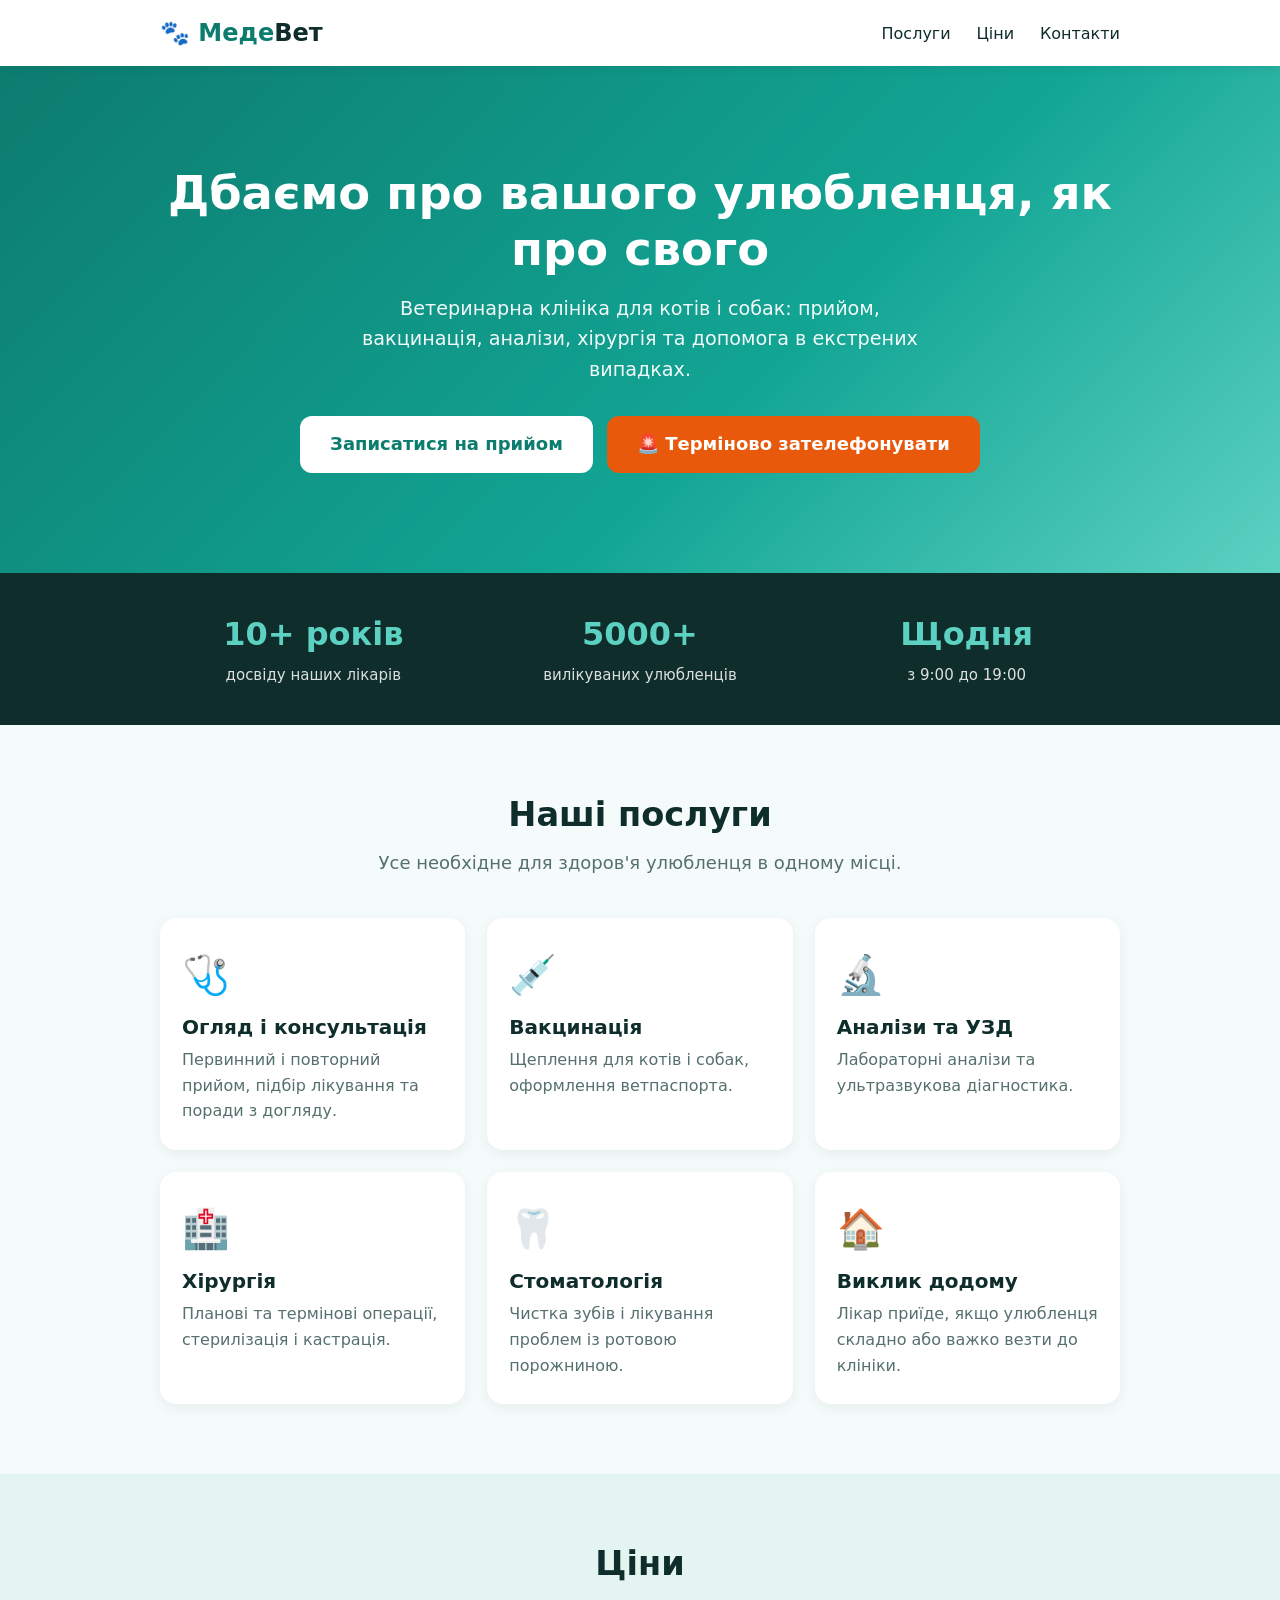
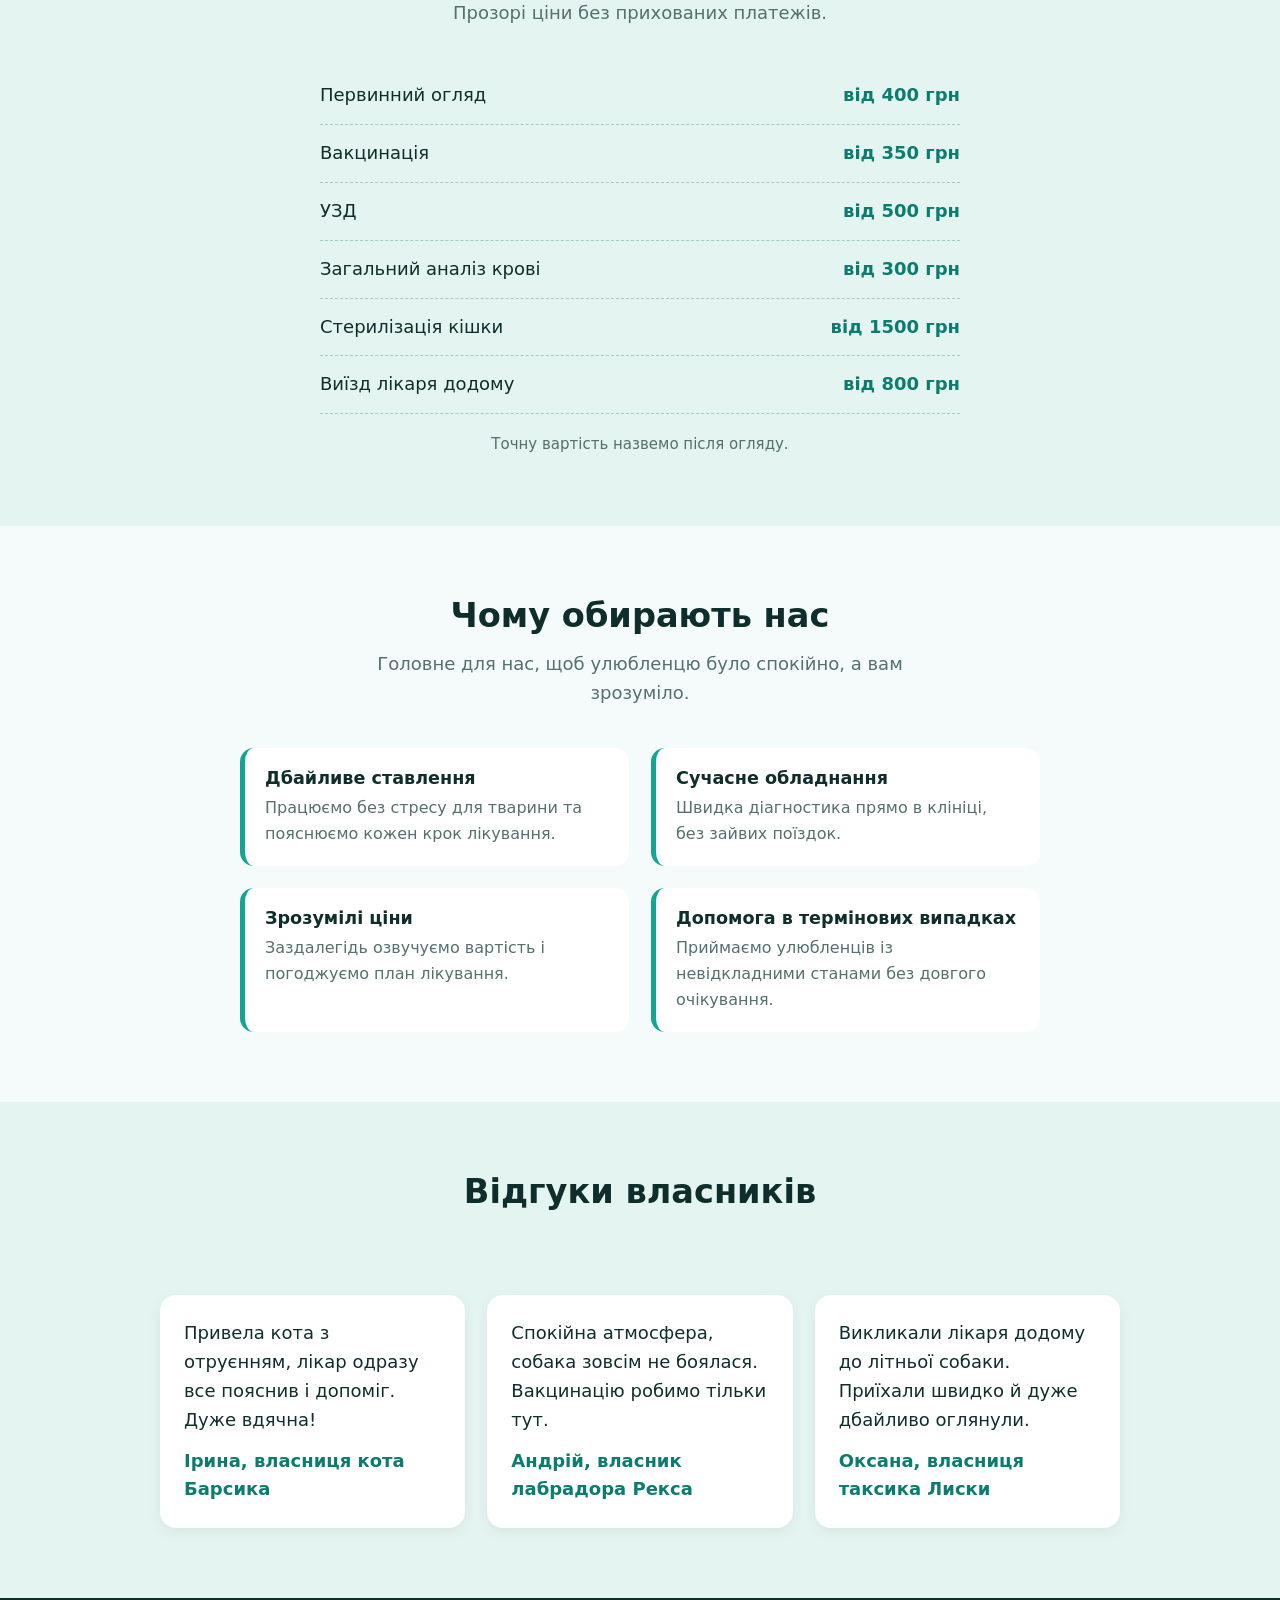
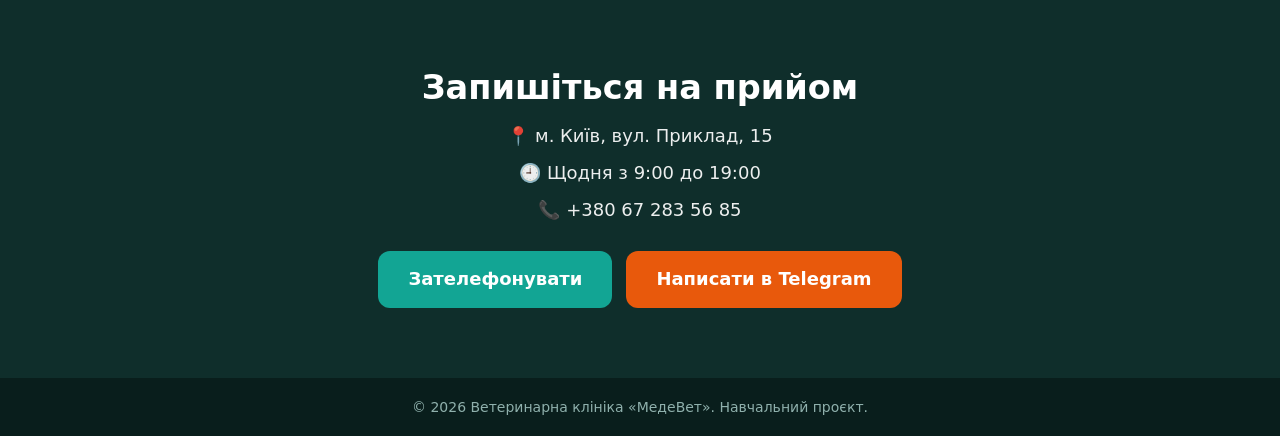
==== index.html @ b8a0e7cc "Add files via upload" ====
<!DOCTYPE html>
<html lang="uk">
<head>
  <meta charset="UTF-8">
  <meta name="viewport" content="width=device-width, initial-scale=1.0">
  <title>МедеВет — ветеринарна клініка</title>
  <meta name="description" content="Ветеринарна клініка «МедеВет»: прийом, вакцинація, аналізи, хірургія та невідкладна допомога для котів і собак.">

  <style>
    /* ---------- Кольори в одному місці: змінюєш тут, змінюється весь сайт ---------- */
    :root {
      --bg: #f5fbfa;
      --dark: #0f2e2b;
      --accent: #12a594;
      --accent-dark: #0c7c6f;
      --alert: #e8590c;
      --card: #ffffff;
      --muted: #55706d;
      --soft: #e3f4f1;
    }

    * { margin: 0; padding: 0; box-sizing: border-box; }

    body {
      font-family: system-ui, -apple-system, "Segoe UI", Roboto, sans-serif;
      background: var(--bg);
      color: var(--dark);
      line-height: 1.6;
      font-size: 18px;
    }

    h1, h2, h3 { line-height: 1.2; }
    .container { max-width: 1000px; margin: 0 auto; padding: 0 20px; }
    section { padding: 70px 0; }
    section h2 { font-size: 2.1rem; text-align: center; margin-bottom: 14px; }
    .subtitle { text-align: center; color: var(--muted); max-width: 560px; margin: 0 auto 40px; }

    /* ---------- Шапка ---------- */
    header { background: #fff; position: sticky; top: 0; z-index: 10; box-shadow: 0 2px 10px rgba(0,0,0,0.06); }
    .nav { display: flex; justify-content: space-between; align-items: center; padding: 14px 20px; max-width: 1000px; margin: 0 auto; }
    .logo { font-size: 1.5rem; font-weight: 800; color: var(--accent-dark); }
    .logo span { color: var(--dark); }
    .nav nav a { color: var(--dark); text-decoration: none; margin-left: 20px; font-size: 16px; }
    .nav nav a:hover { color: var(--accent); }

    /* ---------- Кнопки ---------- */
    .btn {
      display: inline-block;
      background: var(--accent);
      color: #fff;
      padding: 14px 30px;
      border-radius: 12px;
      text-decoration: none;
      font-weight: 700;
      transition: background 0.2s, transform 0.2s;
    }
    .btn:hover { background: var(--accent-dark); transform: translateY(-2px); }
    .btn-alert { background: var(--alert); }
    .btn-alert:hover { background: #c24a08; }
    .btn-row { display: flex; gap: 14px; justify-content: center; flex-wrap: wrap; }

    /* ---------- Головний екран ---------- */
    .hero {
      background: linear-gradient(135deg, #0c7c6f, #12a594 60%, #5cd1c2);
      color: #fff;
      text-align: center;
      padding: 100px 0;
    }
    .hero h1 { font-size: 2.9rem; margin-bottom: 16px; }
    .hero p { font-size: 1.2rem; max-width: 600px; margin: 0 auto 30px; opacity: 0.95; }
    .hero .btn { background: #fff; color: var(--accent-dark); }
    .hero .btn:hover { background: var(--soft); }
    .hero .btn-alert { background: var(--alert); color: #fff; }

    /* ---------- Цифри довіри ---------- */
    .stats { background: var(--dark); color: #fff; padding: 36px 0; }
    .stats .container { display: grid; grid-template-columns: repeat(3, 1fr); gap: 20px; text-align: center; }
    .stats strong { display: block; font-size: 2rem; color: #5cd1c2; }
    .stats span { font-size: 15px; opacity: 0.85; }

    /* ---------- Послуги ---------- */
    .services { display: grid; grid-template-columns: repeat(3, 1fr); gap: 22px; }
    .service { background: var(--card); padding: 26px 22px; border-radius: 16px; box-shadow: 0 4px 14px rgba(0,0,0,0.06); }
    .service .icon { font-size: 2.4rem; }
    .service h3 { margin: 10px 0 8px; font-size: 1.25rem; }
    .service p { color: var(--muted); font-size: 16px; }

    /* ---------- Ціни ---------- */
    .prices { background: var(--soft); }
    .price-list { max-width: 640px; margin: 0 auto; }
    .price-item { display: flex; justify-content: space-between; padding: 14px 0; border-bottom: 1px dashed #9ccdc6; }
    .price-item span:last-child { font-weight: 700; color: var(--accent-dark); white-space: nowrap; margin-left: 14px; }
    .note { text-align: center; color: var(--muted); font-size: 15px; margin-top: 18px; }

    /* ---------- Чому ми ---------- */
    .why { display: grid; grid-template-columns: repeat(2, 1fr); gap: 22px; max-width: 800px; margin: 0 auto; }
    .why div { background: var(--card); padding: 20px; border-radius: 14px; border-left: 5px solid var(--accent); }
    .why h3 { margin-bottom: 6px; font-size: 1.1rem; }
    .why p { color: var(--muted); font-size: 16px; }

    /* ---------- Відгуки ---------- */
    .reviews { display: grid; grid-template-columns: repeat(3, 1fr); gap: 22px; }
    .review { background: var(--card); padding: 24px; border-radius: 16px; box-shadow: 0 4px 14px rgba(0,0,0,0.06); }
    .review p { margin-bottom: 12px; }
    .review strong { color: var(--accent-dark); }

    /* ---------- Контакти ---------- */
    .contacts { background: var(--dark); color: #fff; text-align: center; }
    .contacts p { margin-bottom: 8px; opacity: 0.92; }
    .contacts .btn-row { margin-top: 26px; }

    footer { background: #091e1c; color: #8fb0ac; text-align: center; padding: 18px; font-size: 14px; }

    /* ---------- Телефони ---------- */
    @media (max-width: 720px) {
      .services, .reviews, .why { grid-template-columns: 1fr; }
      .stats .container { grid-template-columns: 1fr; }
      .hero { padding: 70px 0; }
      .hero h1 { font-size: 2.1rem; }
      .nav nav a { margin-left: 10px; font-size: 14px; }
      section { padding: 50px 0; }
    }
  </style>
</head>

<body>

  <!-- ШАПКА -->
  <header>
    <div class="nav">
      <div class="logo">🐾 Меде<span>Вет</span></div>
      <nav>
        <a href="#services">Послуги</a>
        <a href="#prices">Ціни</a>
        <a href="#contacts">Контакти</a>
      </nav>
    </div>
  </header>

  <!-- ГОЛОВНИЙ ЕКРАН: пропозиція і дві кнопки -->
  <section class="hero">
    <div class="container">
      <h1>Дбаємо про вашого улюбленця, як про свого</h1>
      <p>Ветеринарна клініка для котів і собак: прийом, вакцинація, аналізи, хірургія та допомога в екстрених випадках.</p>
      <div class="btn-row">
        <a href="#contacts" class="btn">Записатися на прийом</a>
        <a href="tel:+380672835685" class="btn btn-alert">🚨 Терміново зателефонувати</a>
      </div>
    </div>
  </section>

  <!-- ЦИФРИ (заміни на реальні дані клініки) -->
  <div class="stats">
    <div class="container">
      <div><strong>10+ років</strong><span>досвіду наших лікарів</span></div>
      <div><strong>5000+</strong><span>вилікуваних улюбленців</span></div>
      <div><strong>Щодня</strong><span>з 9:00 до 19:00</span></div>
    </div>
  </div>

  <!-- ПОСЛУГИ -->
  <section id="services">
    <div class="container">
      <h2>Наші послуги</h2>
      <p class="subtitle">Усе необхідне для здоров'я улюбленця в одному місці.</p>
      <div class="services">
        <div class="service">
          <div class="icon">🩺</div>
          <h3>Огляд і консультація</h3>
          <p>Первинний і повторний прийом, підбір лікування та поради з догляду.</p>
        </div>
        <div class="service">
          <div class="icon">💉</div>
          <h3>Вакцинація</h3>
          <p>Щеплення для котів і собак, оформлення ветпаспорта.</p>
        </div>
        <div class="service">
          <div class="icon">🔬</div>
          <h3>Аналізи та УЗД</h3>
          <p>Лабораторні аналізи та ультразвукова діагностика.</p>
        </div>
        <div class="service">
          <div class="icon">🏥</div>
          <h3>Хірургія</h3>
          <p>Планові та термінові операції, стерилізація і кастрація.</p>
        </div>
        <div class="service">
          <div class="icon">🦷</div>
          <h3>Стоматологія</h3>
          <p>Чистка зубів і лікування проблем із ротовою порожниною.</p>
        </div>
        <div class="service">
          <div class="icon">🏠</div>
          <h3>Виклик додому</h3>
          <p>Лікар приїде, якщо улюбленця складно або важко везти до клініки.</p>
        </div>
      </div>
    </div>
  </section>

  <!-- ЦІНИ (навчальні, заміни на реальні) -->
  <section class="prices" id="prices">
    <div class="container">
      <h2>Ціни</h2>
      <p class="subtitle">Прозорі ціни без прихованих платежів.</p>
      <div class="price-list">
        <div class="price-item"><span>Первинний огляд</span><span>від 400 грн</span></div>
        <div class="price-item"><span>Вакцинація</span><span>від 350 грн</span></div>
        <div class="price-item"><span>УЗД</span><span>від 500 грн</span></div>
        <div class="price-item"><span>Загальний аналіз крові</span><span>від 300 грн</span></div>
        <div class="price-item"><span>Стерилізація кішки</span><span>від 1500 грн</span></div>
        <div class="price-item"><span>Виїзд лікаря додому</span><span>від 800 грн</span></div>
      </div>
      <p class="note">Точну вартість назвемо після огляду.</p>
    </div>
  </section>

  <!-- ЧОМУ МИ -->
  <section>
    <div class="container">
      <h2>Чому обирають нас</h2>
      <p class="subtitle">Головне для нас, щоб улюбленцю було спокійно, а вам зрозуміло.</p>
      <div class="why">
        <div><h3>Дбайливе ставлення</h3><p>Працюємо без стресу для тварини та пояснюємо кожен крок лікування.</p></div>
        <div><h3>Сучасне обладнання</h3><p>Швидка діагностика прямо в клініці, без зайвих поїздок.</p></div>
        <div><h3>Зрозумілі ціни</h3><p>Заздалегідь озвучуємо вартість і погоджуємо план лікування.</p></div>
        <div><h3>Допомога в термінових випадках</h3><p>Приймаємо улюбленців із невідкладними станами без довгого очікування.</p></div>
      </div>
    </div>
  </section>

  <!-- ВІДГУКИ (вигадані, для навчального прикладу) -->
  <section style="background: var(--soft);">
    <div class="container">
      <h2>Відгуки власників</h2>
      <p class="subtitle">&nbsp;</p>
      <div class="reviews">
        <div class="review">
          <p>Привела кота з отруєнням, лікар одразу все пояснив і допоміг. Дуже вдячна!</p>
          <strong>Ірина, власниця кота Барсика</strong>
        </div>
        <div class="review">
          <p>Спокійна атмосфера, собака зовсім не боялася. Вакцинацію робимо тільки тут.</p>
          <strong>Андрій, власник лабрадора Рекса</strong>
        </div>
        <div class="review">
          <p>Викликали лікаря додому до літньої собаки. Приїхали швидко й дуже дбайливо оглянули.</p>
          <strong>Оксана, власниця таксика Лиски</strong>
        </div>
      </div>
    </div>
  </section>

  <!-- КОНТАКТИ -->
  <section class="contacts" id="contacts">
    <div class="container">
      <h2>Запишіться на прийом</h2>
      <p>📍 м. Київ, вул. Приклад, 15</p>
      <p>🕘 Щодня з 9:00 до 19:00</p>
      <p>📞 +380 67 283 56 85</p>
      <div class="btn-row">
        <a href="tel:+380672835685" class="btn">Зателефонувати</a>
        <a href="https://t.me/" class="btn btn-alert">Написати в Telegram</a>
      </div>
    </div>
  </section>

  <footer>© 2026 Ветеринарна клініка «МедеВет». Навчальний проєкт.</footer>

</body>
</html>
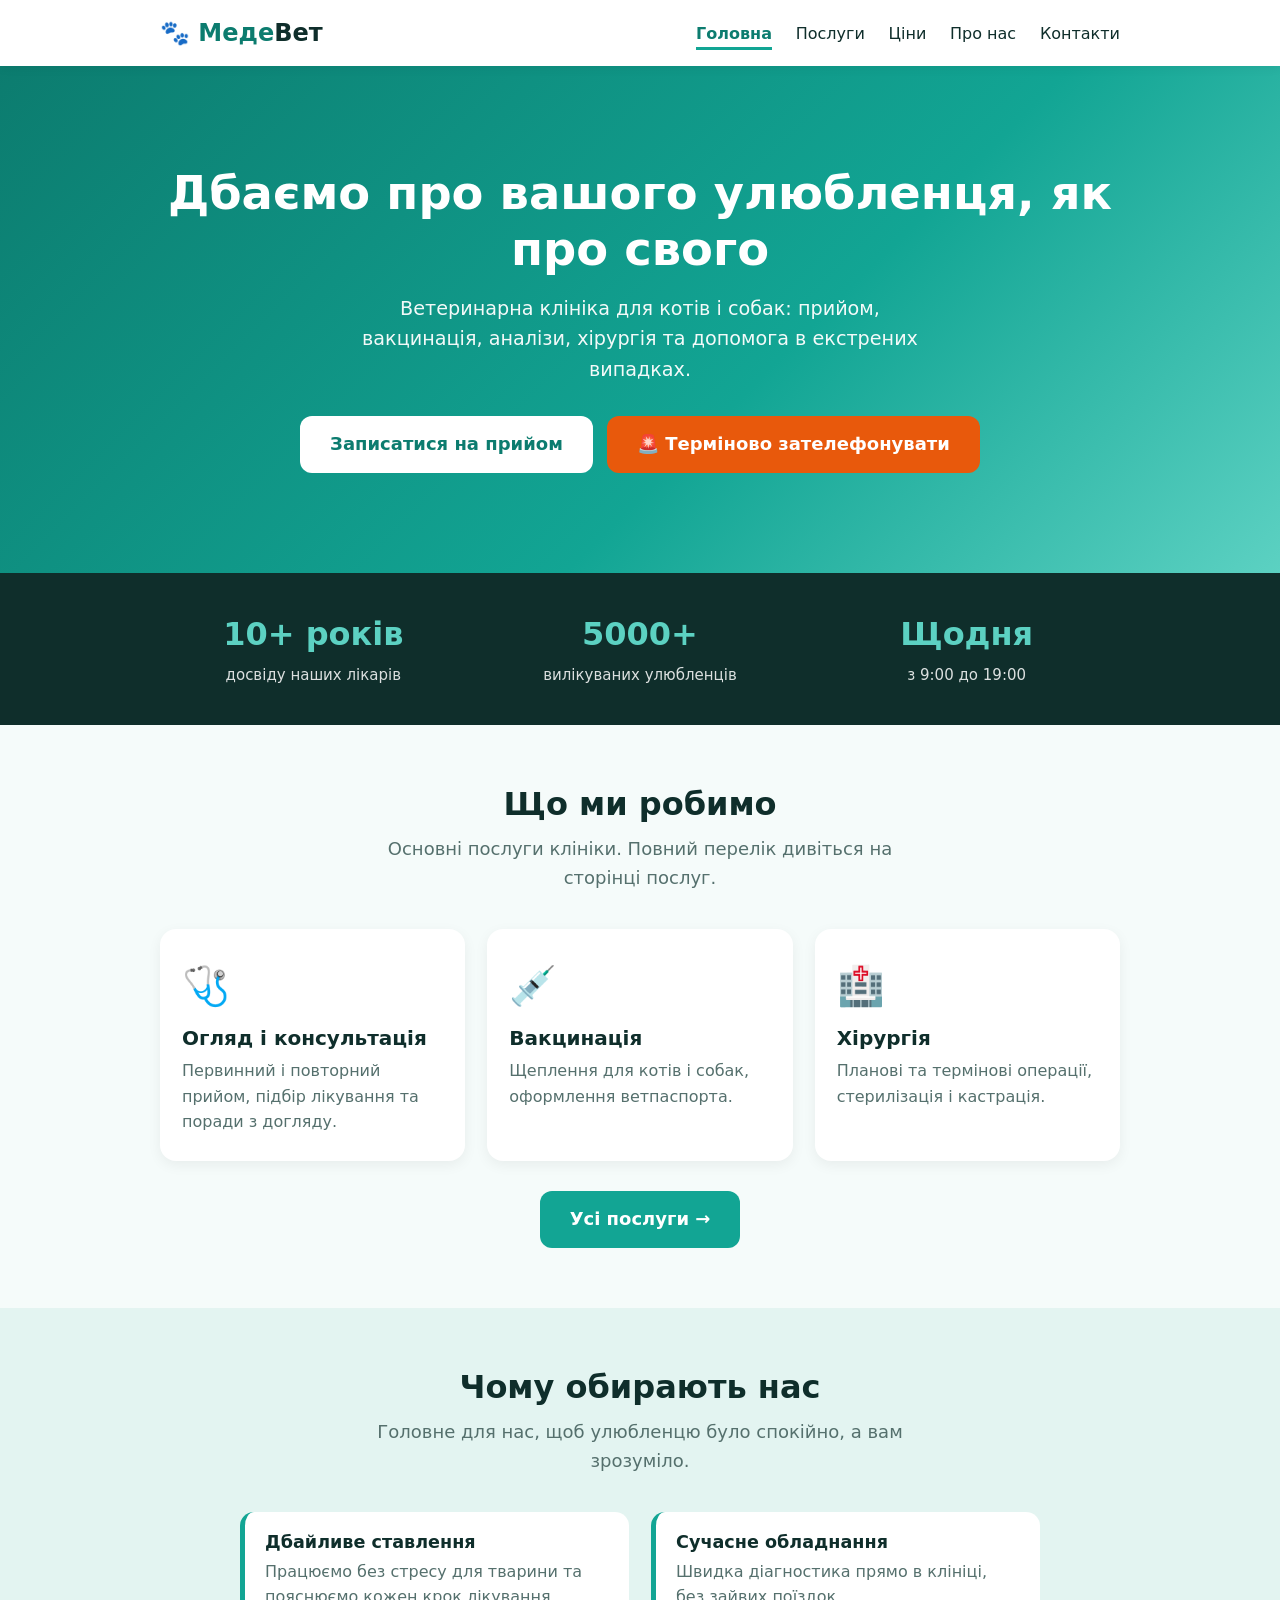
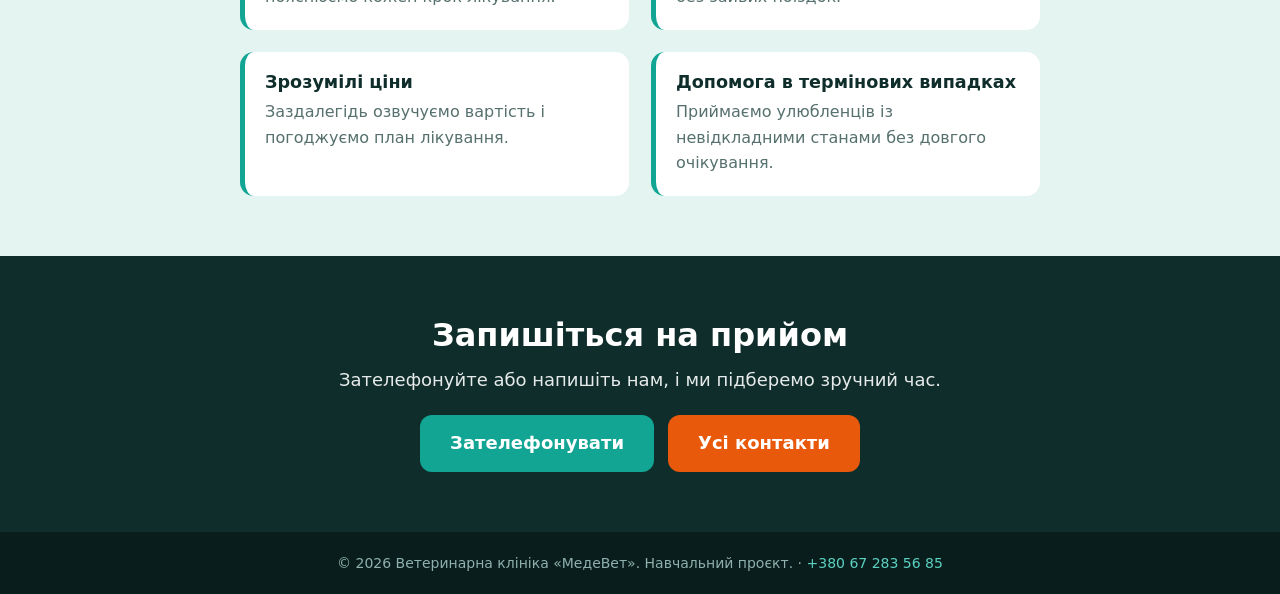
==== commit f18cbcbe: "Add files via upload" ====
--- a/index.html
+++ b/index.html
@@ -4,152 +4,36 @@
   <meta charset="UTF-8">
   <meta name="viewport" content="width=device-width, initial-scale=1.0">
   <title>МедеВет — ветеринарна клініка</title>
-  <meta name="description" content="Ветеринарна клініка «МедеВет»: прийом, вакцинація, аналізи, хірургія та невідкладна допомога для котів і собак.">
-
-  <style>
-    /* ---------- Кольори в одному місці: змінюєш тут, змінюється весь сайт ---------- */
-    :root {
-      --bg: #f5fbfa;
-      --dark: #0f2e2b;
-      --accent: #12a594;
-      --accent-dark: #0c7c6f;
-      --alert: #e8590c;
-      --card: #ffffff;
-      --muted: #55706d;
-      --soft: #e3f4f1;
-    }
-
-    * { margin: 0; padding: 0; box-sizing: border-box; }
-
-    body {
-      font-family: system-ui, -apple-system, "Segoe UI", Roboto, sans-serif;
-      background: var(--bg);
-      color: var(--dark);
-      line-height: 1.6;
-      font-size: 18px;
-    }
-
-    h1, h2, h3 { line-height: 1.2; }
-    .container { max-width: 1000px; margin: 0 auto; padding: 0 20px; }
-    section { padding: 70px 0; }
-    section h2 { font-size: 2.1rem; text-align: center; margin-bottom: 14px; }
-    .subtitle { text-align: center; color: var(--muted); max-width: 560px; margin: 0 auto 40px; }
-
-    /* ---------- Шапка ---------- */
-    header { background: #fff; position: sticky; top: 0; z-index: 10; box-shadow: 0 2px 10px rgba(0,0,0,0.06); }
-    .nav { display: flex; justify-content: space-between; align-items: center; padding: 14px 20px; max-width: 1000px; margin: 0 auto; }
-    .logo { font-size: 1.5rem; font-weight: 800; color: var(--accent-dark); }
-    .logo span { color: var(--dark); }
-    .nav nav a { color: var(--dark); text-decoration: none; margin-left: 20px; font-size: 16px; }
-    .nav nav a:hover { color: var(--accent); }
-
-    /* ---------- Кнопки ---------- */
-    .btn {
-      display: inline-block;
-      background: var(--accent);
-      color: #fff;
-      padding: 14px 30px;
-      border-radius: 12px;
-      text-decoration: none;
-      font-weight: 700;
-      transition: background 0.2s, transform 0.2s;
-    }
-    .btn:hover { background: var(--accent-dark); transform: translateY(-2px); }
-    .btn-alert { background: var(--alert); }
-    .btn-alert:hover { background: #c24a08; }
-    .btn-row { display: flex; gap: 14px; justify-content: center; flex-wrap: wrap; }
-
-    /* ---------- Головний екран ---------- */
-    .hero {
-      background: linear-gradient(135deg, #0c7c6f, #12a594 60%, #5cd1c2);
-      color: #fff;
-      text-align: center;
-      padding: 100px 0;
-    }
-    .hero h1 { font-size: 2.9rem; margin-bottom: 16px; }
-    .hero p { font-size: 1.2rem; max-width: 600px; margin: 0 auto 30px; opacity: 0.95; }
-    .hero .btn { background: #fff; color: var(--accent-dark); }
-    .hero .btn:hover { background: var(--soft); }
-    .hero .btn-alert { background: var(--alert); color: #fff; }
-
-    /* ---------- Цифри довіри ---------- */
-    .stats { background: var(--dark); color: #fff; padding: 36px 0; }
-    .stats .container { display: grid; grid-template-columns: repeat(3, 1fr); gap: 20px; text-align: center; }
-    .stats strong { display: block; font-size: 2rem; color: #5cd1c2; }
-    .stats span { font-size: 15px; opacity: 0.85; }
-
-    /* ---------- Послуги ---------- */
-    .services { display: grid; grid-template-columns: repeat(3, 1fr); gap: 22px; }
-    .service { background: var(--card); padding: 26px 22px; border-radius: 16px; box-shadow: 0 4px 14px rgba(0,0,0,0.06); }
-    .service .icon { font-size: 2.4rem; }
-    .service h3 { margin: 10px 0 8px; font-size: 1.25rem; }
-    .service p { color: var(--muted); font-size: 16px; }
-
-    /* ---------- Ціни ---------- */
-    .prices { background: var(--soft); }
-    .price-list { max-width: 640px; margin: 0 auto; }
-    .price-item { display: flex; justify-content: space-between; padding: 14px 0; border-bottom: 1px dashed #9ccdc6; }
-    .price-item span:last-child { font-weight: 700; color: var(--accent-dark); white-space: nowrap; margin-left: 14px; }
-    .note { text-align: center; color: var(--muted); font-size: 15px; margin-top: 18px; }
-
-    /* ---------- Чому ми ---------- */
-    .why { display: grid; grid-template-columns: repeat(2, 1fr); gap: 22px; max-width: 800px; margin: 0 auto; }
-    .why div { background: var(--card); padding: 20px; border-radius: 14px; border-left: 5px solid var(--accent); }
-    .why h3 { margin-bottom: 6px; font-size: 1.1rem; }
-    .why p { color: var(--muted); font-size: 16px; }
-
-    /* ---------- Відгуки ---------- */
-    .reviews { display: grid; grid-template-columns: repeat(3, 1fr); gap: 22px; }
-    .review { background: var(--card); padding: 24px; border-radius: 16px; box-shadow: 0 4px 14px rgba(0,0,0,0.06); }
-    .review p { margin-bottom: 12px; }
-    .review strong { color: var(--accent-dark); }
-
-    /* ---------- Контакти ---------- */
-    .contacts { background: var(--dark); color: #fff; text-align: center; }
-    .contacts p { margin-bottom: 8px; opacity: 0.92; }
-    .contacts .btn-row { margin-top: 26px; }
-
-    footer { background: #091e1c; color: #8fb0ac; text-align: center; padding: 18px; font-size: 14px; }
-
-    /* ---------- Телефони ---------- */
-    @media (max-width: 720px) {
-      .services, .reviews, .why { grid-template-columns: 1fr; }
-      .stats .container { grid-template-columns: 1fr; }
-      .hero { padding: 70px 0; }
-      .hero h1 { font-size: 2.1rem; }
-      .nav nav a { margin-left: 10px; font-size: 14px; }
-      section { padding: 50px 0; }
-    }
-  </style>
+  <meta name="description" content="Ветеринарна клініка «МедеВет»: прийом, вакцинація, аналізи, хірургія та допомога в екстрених випадках для котів і собак.">
+  <!-- Підключаємо спільні стилі -->
+  <link rel="stylesheet" href="style.css">
 </head>
-
 <body>
 
-  <!-- ШАПКА -->
   <header>
     <div class="nav">
-      <div class="logo">🐾 Меде<span>Вет</span></div>
+      <a class="logo" href="index.html">🐾 Меде<span>Вет</span></a>
       <nav>
-        <a href="#services">Послуги</a>
-        <a href="#prices">Ціни</a>
-        <a href="#contacts">Контакти</a>
+        <a href="index.html" class="active">Головна</a>
+        <a href="services.html">Послуги</a>
+        <a href="prices.html">Ціни</a>
+        <a href="about.html">Про нас</a>
+        <a href="contacts.html">Контакти</a>
       </nav>
     </div>
   </header>
 
-  <!-- ГОЛОВНИЙ ЕКРАН: пропозиція і дві кнопки -->
   <section class="hero">
     <div class="container">
       <h1>Дбаємо про вашого улюбленця, як про свого</h1>
       <p>Ветеринарна клініка для котів і собак: прийом, вакцинація, аналізи, хірургія та допомога в екстрених випадках.</p>
       <div class="btn-row">
-        <a href="#contacts" class="btn">Записатися на прийом</a>
+        <a href="contacts.html" class="btn">Записатися на прийом</a>
         <a href="tel:+380672835685" class="btn btn-alert">🚨 Терміново зателефонувати</a>
       </div>
     </div>
   </section>
 
-  <!-- ЦИФРИ (заміни на реальні дані клініки) -->
   <div class="stats">
     <div class="container">
       <div><strong>10+ років</strong><span>досвіду наших лікарів</span></div>
@@ -158,65 +42,32 @@
     </div>
   </div>
 
-  <!-- ПОСЛУГИ -->
-  <section id="services">
+  <section>
     <div class="container">
-      <h2>Наші послуги</h2>
-      <p class="subtitle">Усе необхідне для здоров'я улюбленця в одному місці.</p>
-      <div class="services">
-        <div class="service">
+      <h2>Що ми робимо</h2>
+      <p class="subtitle">Основні послуги клініки. Повний перелік дивіться на сторінці послуг.</p>
+      <div class="cards">
+        <div class="card">
           <div class="icon">🩺</div>
           <h3>Огляд і консультація</h3>
           <p>Первинний і повторний прийом, підбір лікування та поради з догляду.</p>
         </div>
-        <div class="service">
+        <div class="card">
           <div class="icon">💉</div>
           <h3>Вакцинація</h3>
           <p>Щеплення для котів і собак, оформлення ветпаспорта.</p>
         </div>
-        <div class="service">
-          <div class="icon">🔬</div>
-          <h3>Аналізи та УЗД</h3>
-          <p>Лабораторні аналізи та ультразвукова діагностика.</p>
-        </div>
-        <div class="service">
+        <div class="card">
           <div class="icon">🏥</div>
           <h3>Хірургія</h3>
           <p>Планові та термінові операції, стерилізація і кастрація.</p>
         </div>
-        <div class="service">
-          <div class="icon">🦷</div>
-          <h3>Стоматологія</h3>
-          <p>Чистка зубів і лікування проблем із ротовою порожниною.</p>
-        </div>
-        <div class="service">
-          <div class="icon">🏠</div>
-          <h3>Виклик додому</h3>
-          <p>Лікар приїде, якщо улюбленця складно або важко везти до клініки.</p>
-        </div>
       </div>
+      <div class="more"><a href="services.html" class="btn">Усі послуги →</a></div>
     </div>
   </section>
 
-  <!-- ЦІНИ (навчальні, заміни на реальні) -->
-  <section class="prices" id="prices">
-    <div class="container">
-      <h2>Ціни</h2>
-      <p class="subtitle">Прозорі ціни без прихованих платежів.</p>
-      <div class="price-list">
-        <div class="price-item"><span>Первинний огляд</span><span>від 400 грн</span></div>
-        <div class="price-item"><span>Вакцинація</span><span>від 350 грн</span></div>
-        <div class="price-item"><span>УЗД</span><span>від 500 грн</span></div>
-        <div class="price-item"><span>Загальний аналіз крові</span><span>від 300 грн</span></div>
-        <div class="price-item"><span>Стерилізація кішки</span><span>від 1500 грн</span></div>
-        <div class="price-item"><span>Виїзд лікаря додому</span><span>від 800 грн</span></div>
-      </div>
-      <p class="note">Точну вартість назвемо після огляду.</p>
-    </div>
-  </section>
-
-  <!-- ЧОМУ МИ -->
-  <section>
+  <section style="background: var(--soft);">
     <div class="container">
       <h2>Чому обирають нас</h2>
       <p class="subtitle">Головне для нас, щоб улюбленцю було спокійно, а вам зрозуміло.</p>
@@ -229,43 +80,20 @@
     </div>
   </section>
 
-  <!-- ВІДГУКИ (вигадані, для навчального прикладу) -->
-  <section style="background: var(--soft);">
+  <section class="cta">
     <div class="container">
-      <h2>Відгуки власників</h2>
-      <p class="subtitle">&nbsp;</p>
-      <div class="reviews">
-        <div class="review">
-          <p>Привела кота з отруєнням, лікар одразу все пояснив і допоміг. Дуже вдячна!</p>
-          <strong>Ірина, власниця кота Барсика</strong>
-        </div>
-        <div class="review">
-          <p>Спокійна атмосфера, собака зовсім не боялася. Вакцинацію робимо тільки тут.</p>
-          <strong>Андрій, власник лабрадора Рекса</strong>
-        </div>
-        <div class="review">
-          <p>Викликали лікаря додому до літньої собаки. Приїхали швидко й дуже дбайливо оглянули.</p>
-          <strong>Оксана, власниця таксика Лиски</strong>
-        </div>
+      <h2>Запишіться на прийом</h2>
+      <p>Зателефонуйте або напишіть нам, і ми підберемо зручний час.</p>
+      <div class="btn-row">
+        <a href="tel:+380672835685" class="btn">Зателефонувати</a>
+        <a href="contacts.html" class="btn btn-alert">Усі контакти</a>
       </div>
     </div>
   </section>
 
-  <!-- КОНТАКТИ -->
-  <section class="contacts" id="contacts">
-    <div class="container">
-      <h2>Запишіться на прийом</h2>
-      <p>📍 м. Київ, вул. Приклад, 15</p>
-      <p>🕘 Щодня з 9:00 до 19:00</p>
-      <p>📞 +380 67 283 56 85</p>
-      <div class="btn-row">
-        <a href="tel:+380672835685" class="btn">Зателефонувати</a>
-        <a href="https://t.me/" class="btn btn-alert">Написати в Telegram</a>
-      </div>
-    </div>
-  </section>
-
-  <footer>© 2026 Ветеринарна клініка «МедеВет». Навчальний проєкт.</footer>
+  <footer>
+    © 2026 Ветеринарна клініка «МедеВет». Навчальний проєкт. · <a href="tel:+380672835685">+380 67 283 56 85</a>
+  </footer>
 
 </body>
 </html>
--- a/style.css
+++ b/style.css
@@ -0,0 +1,151 @@
+/* ============================================================
+   Спільні стилі для всіх сторінок сайту «МедеВет».
+   Один файл підключається до кожної сторінки через <link>.
+   Змінив тут колір чи шрифт, і він зміниться на всіх сторінках.
+   ============================================================ */
+
+:root {
+  --bg: #f5fbfa;
+  --dark: #0f2e2b;
+  --accent: #12a594;
+  --accent-dark: #0c7c6f;
+  --alert: #e8590c;
+  --card: #ffffff;
+  --muted: #55706d;
+  --soft: #e3f4f1;
+}
+
+* { margin: 0; padding: 0; box-sizing: border-box; }
+
+body {
+  font-family: system-ui, -apple-system, "Segoe UI", Roboto, sans-serif;
+  background: var(--bg);
+  color: var(--dark);
+  line-height: 1.6;
+  font-size: 18px;
+}
+
+h1, h2, h3 { line-height: 1.2; }
+a { color: var(--accent-dark); }
+
+.container { max-width: 1000px; margin: 0 auto; padding: 0 20px; }
+section { padding: 60px 0; }
+section h2 { font-size: 2rem; text-align: center; margin-bottom: 12px; }
+.subtitle { text-align: center; color: var(--muted); max-width: 560px; margin: 0 auto 36px; }
+
+/* ---------- Шапка та меню ---------- */
+header { background: #fff; position: sticky; top: 0; z-index: 10; box-shadow: 0 2px 10px rgba(0,0,0,0.06); }
+.nav { display: flex; justify-content: space-between; align-items: center; flex-wrap: wrap; gap: 8px; padding: 14px 20px; max-width: 1000px; margin: 0 auto; }
+.logo { font-size: 1.5rem; font-weight: 800; color: var(--accent-dark); text-decoration: none; }
+.logo span { color: var(--dark); }
+.nav nav a { color: var(--dark); text-decoration: none; margin-left: 18px; font-size: 16px; padding-bottom: 4px; }
+.nav nav a:hover { color: var(--accent); }
+/* Підсвічення поточної сторінки в меню */
+.nav nav a.active { color: var(--accent-dark); font-weight: 700; border-bottom: 3px solid var(--accent); }
+
+/* ---------- Кнопки ---------- */
+.btn {
+  display: inline-block;
+  background: var(--accent);
+  color: #fff;
+  padding: 14px 30px;
+  border-radius: 12px;
+  text-decoration: none;
+  font-weight: 700;
+  transition: background 0.2s, transform 0.2s;
+}
+.btn:hover { background: var(--accent-dark); transform: translateY(-2px); }
+.btn-alert { background: var(--alert); }
+.btn-alert:hover { background: #c24a08; }
+.btn-row { display: flex; gap: 14px; justify-content: center; flex-wrap: wrap; }
+
+/* ---------- Головний екран ---------- */
+.hero {
+  background: linear-gradient(135deg, #0c7c6f, #12a594 60%, #5cd1c2);
+  color: #fff;
+  text-align: center;
+  padding: 100px 0;
+}
+.hero h1 { font-size: 2.9rem; margin-bottom: 16px; }
+.hero p { font-size: 1.2rem; max-width: 600px; margin: 0 auto 30px; opacity: 0.95; }
+.hero .btn { background: #fff; color: var(--accent-dark); }
+.hero .btn:hover { background: var(--soft); }
+.hero .btn-alert { background: var(--alert); color: #fff; }
+
+/* Заголовок внутрішніх сторінок */
+.page-hero {
+  background: linear-gradient(135deg, #0c7c6f, #12a594);
+  color: #fff;
+  text-align: center;
+  padding: 60px 0;
+}
+.page-hero h1 { font-size: 2.4rem; margin-bottom: 8px; }
+.page-hero p { opacity: 0.95; max-width: 560px; margin: 0 auto; }
+
+/* ---------- Цифри ---------- */
+.stats { background: var(--dark); color: #fff; padding: 36px 0; }
+.stats .container { display: grid; grid-template-columns: repeat(3, 1fr); gap: 20px; text-align: center; }
+.stats strong { display: block; font-size: 2rem; color: #5cd1c2; }
+.stats span { font-size: 15px; opacity: 0.85; }
+
+/* ---------- Картки послуг ---------- */
+.cards { display: grid; grid-template-columns: repeat(3, 1fr); gap: 22px; }
+.card { background: var(--card); padding: 26px 22px; border-radius: 16px; box-shadow: 0 4px 14px rgba(0,0,0,0.06); }
+.card .icon { font-size: 2.4rem; }
+.card h3 { margin: 10px 0 8px; font-size: 1.25rem; }
+.card p { color: var(--muted); font-size: 16px; }
+.card ul { margin: 10px 0 0 18px; color: var(--muted); font-size: 16px; }
+.more { text-align: center; margin-top: 30px; }
+
+/* ---------- Чому ми ---------- */
+.why { display: grid; grid-template-columns: repeat(2, 1fr); gap: 22px; max-width: 800px; margin: 0 auto; }
+.why div { background: var(--card); padding: 20px; border-radius: 14px; border-left: 5px solid var(--accent); }
+.why h3 { margin-bottom: 6px; font-size: 1.1rem; }
+.why p { color: var(--muted); font-size: 16px; }
+
+/* ---------- Таблиця цін ---------- */
+.price-group { max-width: 720px; margin: 0 auto 34px; }
+.price-group h3 { margin-bottom: 10px; color: var(--accent-dark); }
+table { width: 100%; border-collapse: collapse; background: var(--card); border-radius: 12px; overflow: hidden; box-shadow: 0 4px 14px rgba(0,0,0,0.06); }
+td { padding: 14px 18px; border-bottom: 1px solid #e2eeec; }
+tr:last-child td { border-bottom: none; }
+td:last-child { text-align: right; font-weight: 700; color: var(--accent-dark); white-space: nowrap; }
+.note { text-align: center; color: var(--muted); font-size: 15px; margin-top: 10px; }
+
+/* ---------- Про нас ---------- */
+.text-block { max-width: 720px; margin: 0 auto; }
+.text-block p { margin-bottom: 16px; }
+.team { display: grid; grid-template-columns: repeat(3, 1fr); gap: 22px; }
+.person { background: var(--card); padding: 24px; border-radius: 16px; text-align: center; box-shadow: 0 4px 14px rgba(0,0,0,0.06); }
+.person .avatar { font-size: 3rem; }
+.person h3 { margin: 8px 0 4px; font-size: 1.15rem; }
+.person p { color: var(--muted); font-size: 15px; }
+
+/* ---------- Контакти ---------- */
+.contact-grid { display: grid; grid-template-columns: repeat(2, 1fr); gap: 22px; max-width: 800px; margin: 0 auto; }
+.contact-card { background: var(--card); padding: 24px; border-radius: 16px; box-shadow: 0 4px 14px rgba(0,0,0,0.06); }
+.contact-card h3 { margin-bottom: 8px; }
+.contact-card p { color: var(--muted); }
+.urgent { max-width: 800px; margin: 30px auto 0; background: #fff3ec; border: 2px solid var(--alert); border-radius: 16px; padding: 24px; text-align: center; }
+.urgent h3 { color: var(--alert); margin-bottom: 8px; }
+.urgent .btn { margin-top: 14px; }
+
+/* ---------- Заклик до дії внизу сторінки ---------- */
+.cta { background: var(--dark); color: #fff; text-align: center; }
+.cta p { opacity: 0.9; margin-bottom: 20px; }
+
+/* ---------- Підвал ---------- */
+footer { background: #091e1c; color: #8fb0ac; text-align: center; padding: 20px; font-size: 14px; }
+footer a { color: #5cd1c2; text-decoration: none; }
+
+/* ---------- Телефони ---------- */
+@media (max-width: 720px) {
+  .cards, .why, .team, .contact-grid { grid-template-columns: 1fr; }
+  .stats .container { grid-template-columns: 1fr; }
+  .hero { padding: 70px 0; }
+  .hero h1 { font-size: 2.1rem; }
+  .page-hero h1 { font-size: 1.9rem; }
+  .nav { justify-content: center; }
+  .nav nav a { margin: 0 8px; font-size: 15px; }
+  section { padding: 44px 0; }
+}
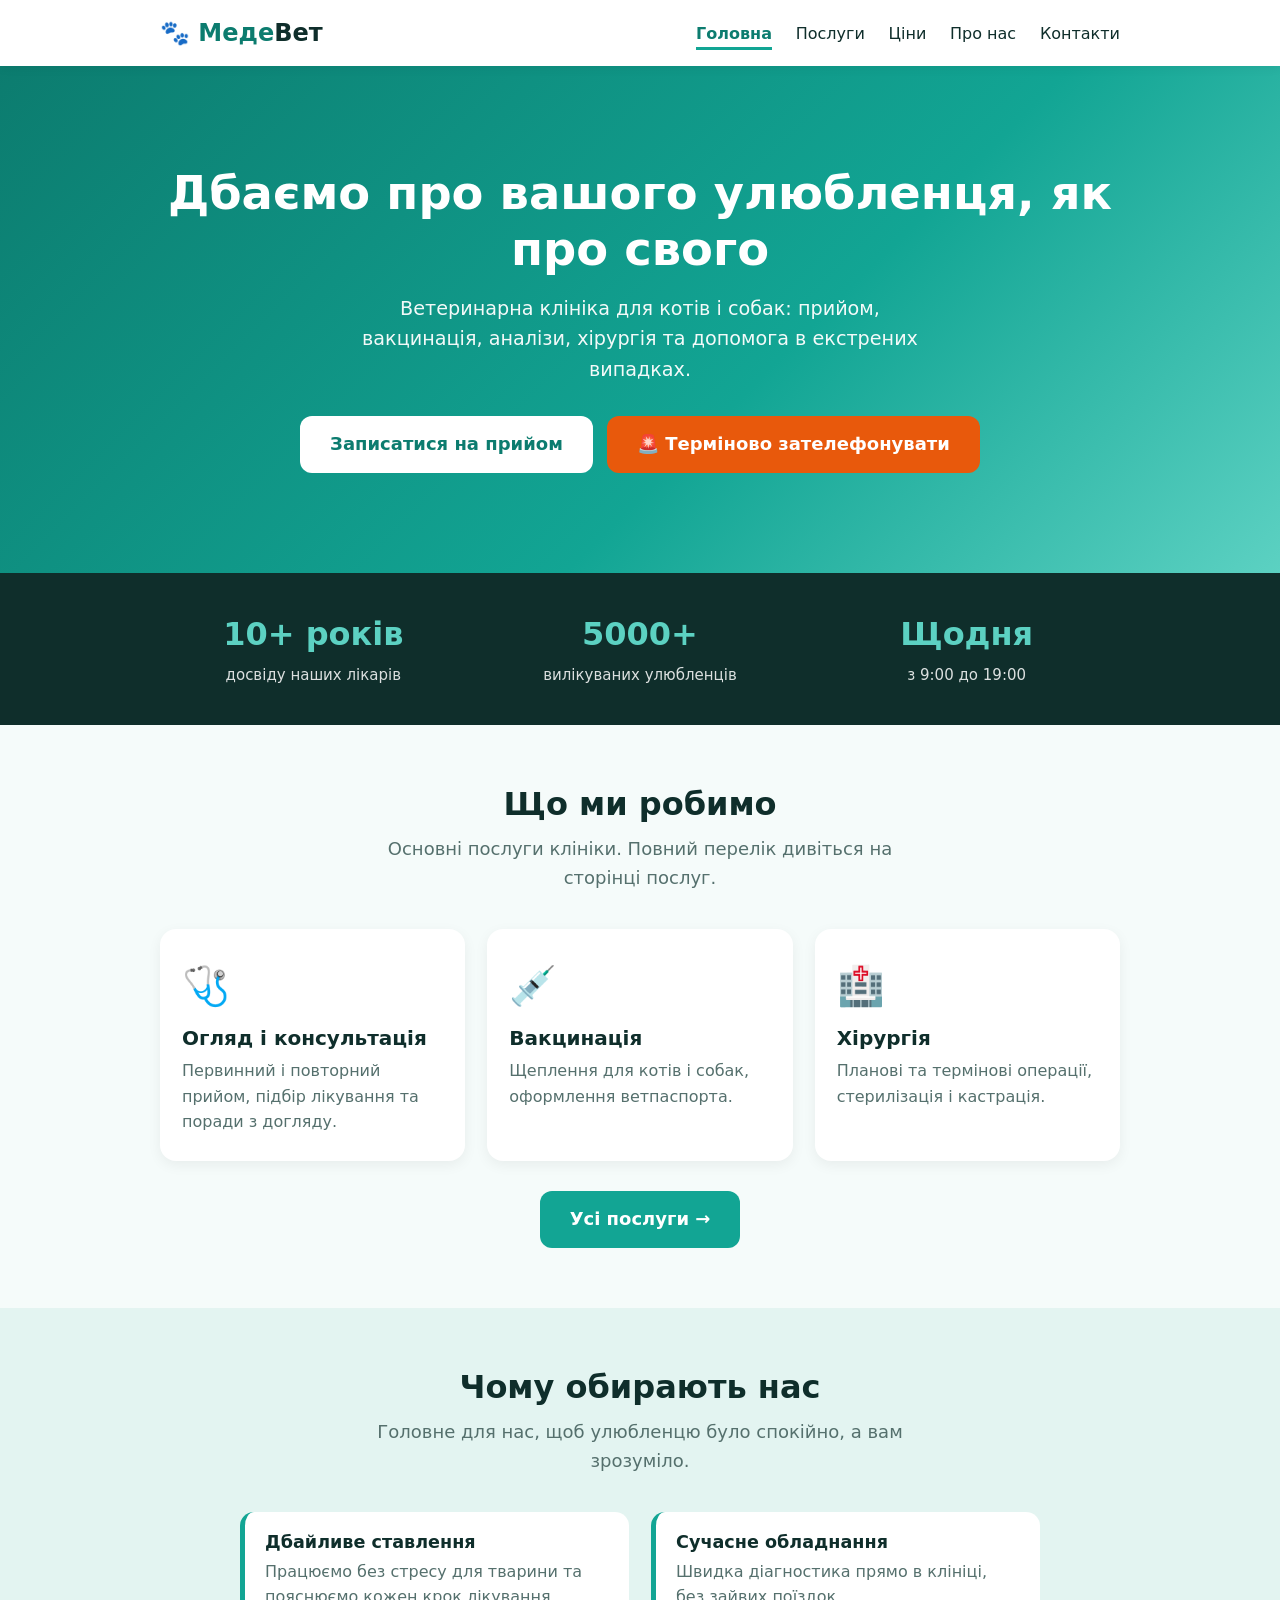
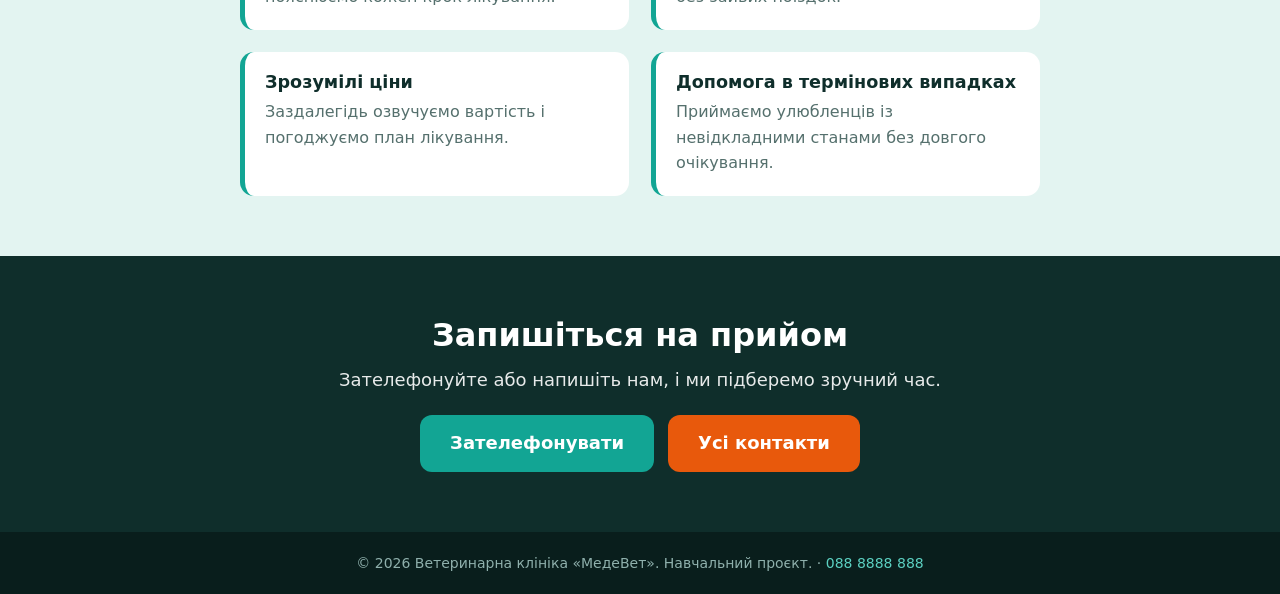
==== commit 2e1658ee: "Add files via upload" ====
--- a/index.html
+++ b/index.html
@@ -29,7 +29,7 @@
       <p>Ветеринарна клініка для котів і собак: прийом, вакцинація, аналізи, хірургія та допомога в екстрених випадках.</p>
       <div class="btn-row">
         <a href="contacts.html" class="btn">Записатися на прийом</a>
-        <a href="tel:+380672835685" class="btn btn-alert">🚨 Терміново зателефонувати</a>
+        <a href="tel:+380888888888" class="btn btn-alert">🚨 Терміново зателефонувати</a>
       </div>
     </div>
   </section>
@@ -85,14 +85,14 @@
       <h2>Запишіться на прийом</h2>
       <p>Зателефонуйте або напишіть нам, і ми підберемо зручний час.</p>
       <div class="btn-row">
-        <a href="tel:+380672835685" class="btn">Зателефонувати</a>
+        <a href="tel:+380888888888" class="btn">Зателефонувати</a>
         <a href="contacts.html" class="btn btn-alert">Усі контакти</a>
       </div>
     </div>
   </section>
 
   <footer>
-    © 2026 Ветеринарна клініка «МедеВет». Навчальний проєкт. · <a href="tel:+380672835685">+380 67 283 56 85</a>
+    © 2026 Ветеринарна клініка «МедеВет». Навчальний проєкт. · <a href="tel:+380888888888">088 8888 888</a>
   </footer>
 
 </body>
